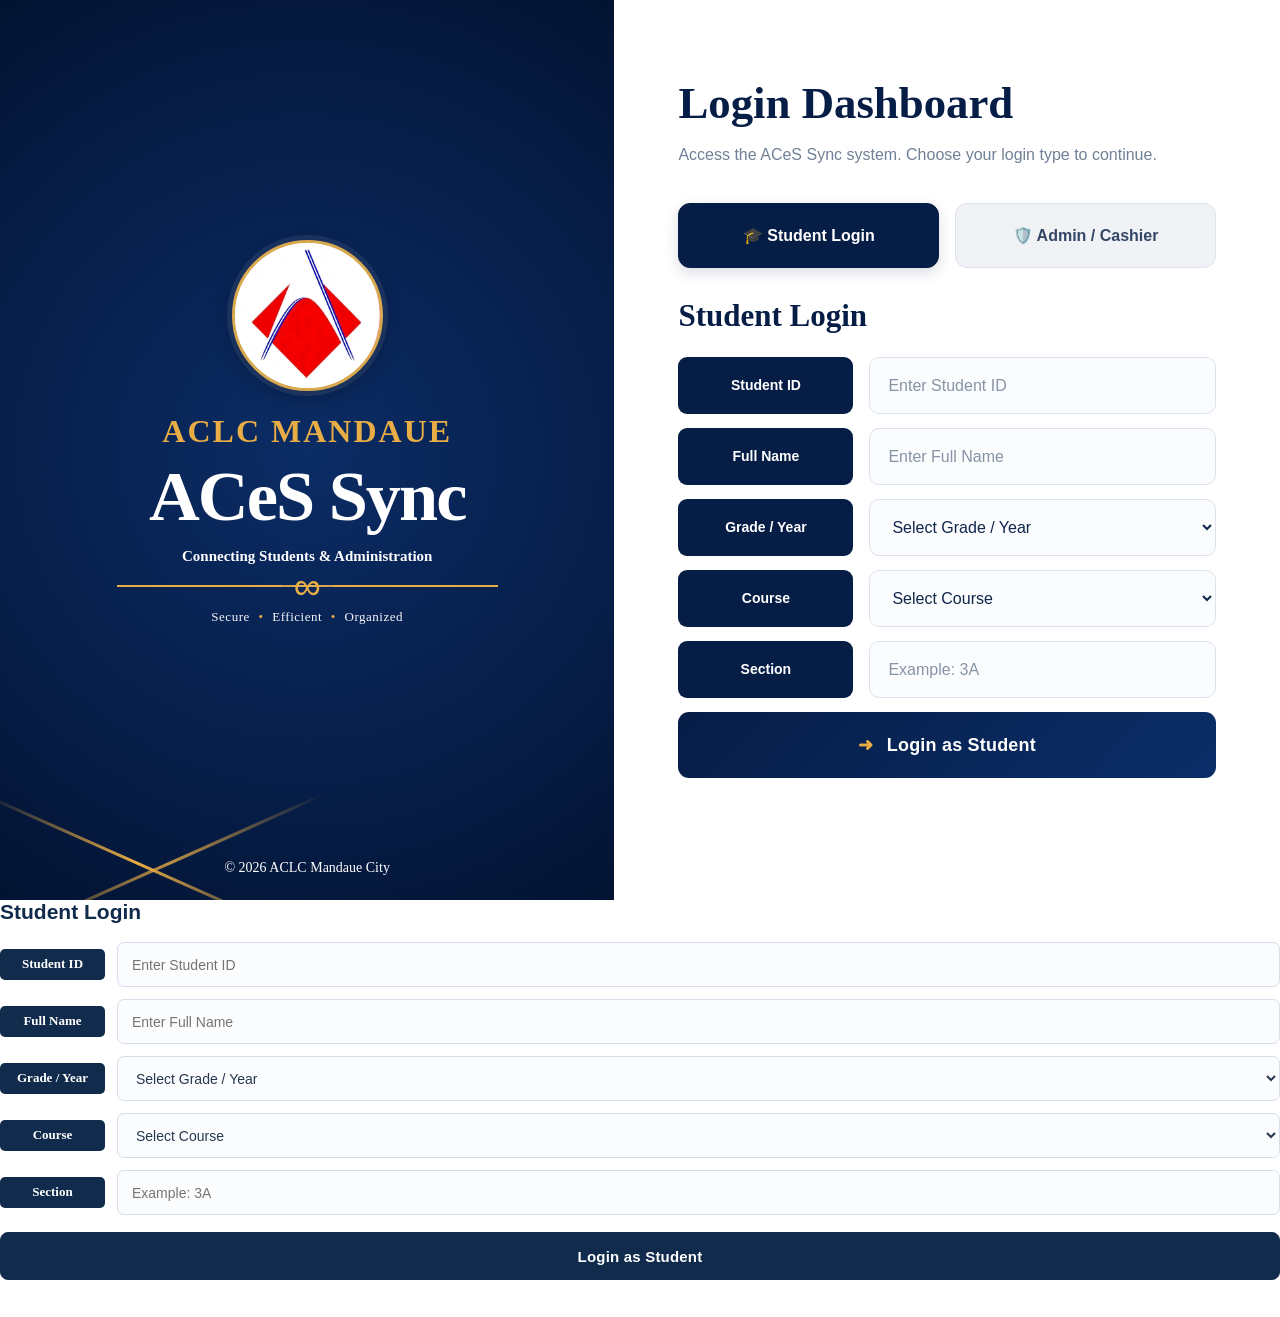
==== html/index.html @ 4e7bf479 "Update ACeS website" ====
<!DOCTYPE html>
<html lang="en">
<head>
    <meta charset="UTF-8">
    <meta name="viewport" content="width=device-width, initial-scale=1.0">

    <title>ACeS Sync - ACLC Mandaue</title>

    <!-- Main CSS file -->
    <link rel="stylesheet" href="../css/style.css">

    <!-- Always hide inactive pages -->
    <style>
        .hidden {
            display: none !important;
        }

        .page {
            width: 100%;
            min-height: 100vh;
        }
    </style>
</head>
<body>

    
<!-- LOGIN PAGE -->
<section id="loginPage" class="page login-wrap">

    <!-- LEFT BRANDING PANEL -->
    <div class="login-brand">

        <div class="brand-content">

            <div class="school-logo">
    <img src="../image.jpg" alt="ACLC College Mandaue logo">
</div>
            <h2>ACLC MANDAUE</h2>

            <h1>ACeS Sync</h1>

            <p class="tagline">
                Connecting Students &amp; Administration
            </p>

            <div class="gold-line">
                <span>∞</span>
            </div>

            <p class="features">
                Secure <span>•</span>
                Efficient <span>•</span>
                Organized
            </p>

        </div>

        <p class="copyright">
            © 2026 ACLC Mandaue City
        </p>

    </div>


    <!-- RIGHT LOGIN PANEL -->
    <div class="login-panel">

        <div class="login-panel-inner">

            <div class="login-heading">
                <h1>Login Dashboard</h1>
                <p>
                    Access the ACeS Sync system.
                    Choose your login type to continue.
                </p>
            </div>


            <!-- LOGIN TABS -->
            <div class="login-tabs">

                <button type="button"
                        class="tab active"
                        onclick="showLogin('student')">
                    🎓 Student Login
                </button>

                <button type="button"
                        class="tab"
                        onclick="showLogin('admin')">
                    🛡️ Admin / Cashier
                </button>

            </div>


            <!-- STUDENT LOGIN -->
            <div id="studentLogin" class="login-form">

                <h2>Student Login</h2>

                <div class="form-row">
                    <label for="studentId">Student ID</label>
                    <input type="text"
                           id="studentId"
                           placeholder="Enter Student ID"
                           autocomplete="username">
                </div>

                <div class="form-row">
                    <label for="studentNameLogin">Full Name</label>
                    <input type="text"
                           id="studentNameLogin"
                           placeholder="Enter Full Name">
                </div>

                <div class="form-row">
                    <label for="studentYear">Grade / Year</label>
                    <select id="studentYear">
                        <option value="">Select Grade / Year</option>
                        <option>Grade 11</option>
                        <option>Grade 12</option>
                        <option>1st Year</option>
                        <option>2nd Year</option>
                        <option>3rd Year</option>
                        <option>4th Year</option>
                    </select>
                </div>

                <div class="form-row">
                    <label for="studentCourseLogin">Course</label>
                    <select id="studentCourseLogin">
                        <option value="">Select Course</option>
                        <option>BSIT</option>
                        <option>BSCS</option>
                        <option>BSBA</option>
                        <option>BSTM</option>
                    </select>
                </div>

                <div class="form-row">
                    <label for="studentSection">Section</label>
                    <input type="text"
                           id="studentSection"
                           placeholder="Example: 3A">
                </div>

                <button type="button"
                        class="primary-btn full-btn"
                        onclick="studentLogin()">
                    <span>➜</span> Login as Student
                </button>

                <p id="studentLoginMessage"
                   class="message"
                   aria-live="polite"></p>

            </div>


            <!-- ADMIN / CASHIER LOGIN -->
            <div id="adminLogin" class="login-form hidden">

                <h2>Admin / Cashier Login</h2>

                <div class="form-row">
                    <label for="adminId">Admin ID</label>
                    <input type="text"
                           id="adminId"
                           placeholder="Enter Admin ID"
                           autocomplete="username">
                </div>

                <div class="form-row">
                    <label for="adminPassword">Password</label>
                    <input type="password"
                           id="adminPassword"
                           placeholder="Enter Password"
                           autocomplete="current-password">
                </div>

                <button type="button"
                        class="primary-btn full-btn"
                        onclick="adminLogin()">
                    <span>➜</span> Login as Admin / Cashier
                </button>

                <p id="adminLoginMessage"
                   class="message"
                   aria-live="polite"></p>

                <p class="demo-note">
                    Demo login: <strong>admin</strong> / <strong>1234</strong>
                </p>

            </div>

        </div>

    </div>

</section>

            <!-- =====================================
                 STUDENT LOGIN
            ====================================== -->
            <div id="studentLogin" class="login-form">

                <h2>Student Login</h2>

                <div class="form-row">
                    <label for="studentId">Student ID</label>

                    <input
                        type="text"
                        id="studentId"
                        placeholder="Enter Student ID"
                        autocomplete="username"
                    >
                </div>


                <div class="form-row">
                    <label for="studentNameLogin">Full Name</label>

                    <input
                        type="text"
                        id="studentNameLogin"
                        placeholder="Enter Full Name"
                    >
                </div>


                <div class="form-row">
                    <label for="studentYear">Grade / Year</label>

                    <select id="studentYear">
                        <option value="">Select Grade / Year</option>
                        <option>Grade 11</option>
                        <option>Grade 12</option>
                        <option>1st Year</option>
                        <option>2nd Year</option>
                        <option>3rd Year</option>
                        <option>4th Year</option>
                    </select>
                </div>


                <div class="form-row">
                    <label for="studentCourseLogin">Course</label>

                    <select id="studentCourseLogin">
                        <option value="">Select Course</option>
                        <option>BSIT</option>
                        <option>BSCS</option>
                        <option>BSBA</option>
                        <option>BSTM</option>
                    </select>
                </div>


                <div class="form-row">
                    <label for="studentSection">Section</label>

                    <input
                        type="text"
                        id="studentSection"
                        placeholder="Example: 3A"
                    >
                </div>


                <button
                    type="button"
                    class="primary-btn full-btn"
                    onclick="studentLogin()"
                >
                    Login as Student
                </button>


                <p
                    id="studentLoginMessage"
                    class="message"
                    aria-live="polite"
                ></p>

            </div>


            <!-- =====================================
                 ADMIN / CASHIER LOGIN
                 HIDDEN UNTIL ADMIN TAB IS CLICKED
            ====================================== -->
            <div id="adminLogin" class="login-form hidden">

                <h2>Admin / Cashier Login</h2>

                <div class="form-row">
                    <label for="adminId">Admin ID</label>

                    <input
                        type="text"
                        id="adminId"
                        placeholder="Enter Admin ID"
                        autocomplete="username"
                    >
                </div>


                <div class="form-row">
                    <label for="adminPassword">Password</label>

                    <input
                        type="password"
                        id="adminPassword"
                        placeholder="Enter Password"
                        autocomplete="current-password"
                    >
                </div>


                <button
                    type="button"
                    class="outline-btn full-btn"
                    onclick="adminLogin()"
                >
                    Login as Admin / Cashier
                </button>


                <p
                    id="adminLoginMessage"
                    class="message"
                    aria-live="polite"
                ></p>


                <p class="demo-note">
                    Demo login: <strong>admin</strong> /
                    <strong>1234</strong>
                </p>

            </div>

        </div>

    </section>



    <!-- =========================================
         ADMIN DASHBOARD
    ========================================== -->
    <section id="adminPage" class="page hidden">

        <div class="admin-layout">

            <!-- ADMIN SIDEBAR -->
            <aside class="sidebar">

                <div class="sidebar-brand">

                    <div class="sidebar-logo">
                        <img src="../image.jpg" alt="ACLC College Mandaue Logo">
                    </div>

                    <h2>ACLC Mandaue</h2>
                    <p>ACeS Sync • 2026-2027</p>

                </div>


                <!-- ADMIN NAVIGATION -->
                <nav class="sidebar-nav" aria-label="Admin navigation">

                    <a class="active" href="#adminOverview">
                        ▦ <span>Dashboard</span>
                    </a>

                    <a href="#studentRecords">
                        ♙ <span>Students</span>
                    </a>

                    <a href="#paymentVerification">
                        ▤ <span>Payments</span>
                    </a>

                    <a href="#studentRecords">
                        ▥ <span>Exam Permits</span>
                    </a>

                </nav>


                <div class="version">
                    Portfolio Edition<br>
                    v2026.27
                </div>

            </aside>



            <!-- ADMIN MAIN CONTENT -->
            <main class="admin-main">

                <!-- ADMIN HEADER -->
                <header class="topbar" id="adminOverview">

                    <div>
                        <h1>Admin Dashboard</h1>
                        <p>Student and payment management</p>
                    </div>

                    <div class="admin-user">

                        <strong>Admin / Cashier</strong>
                        <small>Administrator</small>

                        <button
                            type="button"
                            class="logout-button"
                            onclick="logout()"
                        >
                            ⇥ Logout
                        </button>

                    </div>

                </header>



                <!-- DASHBOARD STATISTICS -->
                <div class="stats-grid">

                    <article class="stat-card">
                        <span class="stat-icon">♙</span>
                        <p>Total Students</p>
                        <h2 id="totalStudents">0</h2>
                    </article>

                    <article class="stat-card">
                        <span class="stat-icon">▣</span>
                        <p>Total Payments</p>
                        <h2 id="totalPayments">₱0.00</h2>
                    </article>

                    <article class="stat-card">
                        <span class="stat-icon">▤</span>
                        <p>Exam Permits</p>
                        <h2 id="permitsCount">0</h2>
                    </article>

                    <article class="stat-card">
                        <span class="stat-icon">▧</span>
                        <p>Latest Permit</p>
                        <h2 id="lastPermit" class="latest-permit">—</h2>
                        <small id="lastPermitDate">No permits yet</small>
                    </article>

                </div>



                <!-- ADMIN CONTENT -->
                <div class="admin-content">

                    <!-- STUDENT RECORDS -->
                    <section class="table-box" id="studentRecords">

                        <div class="section-heading">

                            <div>
                                <h2>Student Records</h2>
                                <p>
                                    Manage enrolled students and payment status.
                                </p>
                            </div>

                        </div>


                        <!-- STUDENT FILTERS -->
                        <div class="filters">

                            <input
                                type="search"
                                id="searchStudent"
                                placeholder="⌕ Search Student ID or Name"
                            >

                            <select id="filterCourse">
                                <option value="">All Courses</option>
                                <option>BSIT</option>
                                <option>BSCS</option>
                                <option>BSBA</option>
                                <option>BSTM</option>
                            </select>

                            <select id="filterYear">
                                <option value="">All Years</option>
                                <option>Grade 11</option>
                                <option>Grade 12</option>
                                <option>1st Year</option>
                                <option>2nd Year</option>
                                <option>3rd Year</option>
                                <option>4th Year</option>
                            </select>

                            <input
                                type="search"
                                id="filterSection"
                                placeholder="Section"
                            >

                        </div>



                        <!-- STUDENT TABLE -->
                        <div class="table-scroll">

                            <table>

                                <thead>
                                    <tr>
                                        <th>Student ID</th>
                                        <th>Name</th>
                                        <th>Course</th>
                                        <th>Year</th>
                                        <th>Section</th>
                                        <th>Tuition</th>
                                        <th>Paid</th>
                                        <th>Balance</th>
                                        <th>Status</th>
                                    </tr>
                                </thead>

                                <tbody id="adminTable"></tbody>

                            </table>

                        </div>


                        <p id="countText" class="count-text">
                            Showing 0 students
                        </p>

                    </section>



                    <!-- ADD STUDENT FORM -->
                    <section class="add-student">

                        <h2>Add Student</h2>
                        <p>Register an enrolled student.</p>


                        <label for="studentID">Student ID</label>
                        <input
                            type="text"
                            id="studentID"
                            placeholder="Example: ACLC-2026-001"
                        >


                        <label for="studentName">Full Name</label>
                        <input
                            type="text"
                            id="studentName"
                            placeholder="Student full name"
                        >


                        <label for="studentGrade">Grade / Year</label>
                        <select id="studentGrade">
                            <option value="">Select Grade / Year</option>
                            <option>Grade 11</option>
                            <option>Grade 12</option>
                            <option>1st Year</option>
                            <option>2nd Year</option>
                            <option>3rd Year</option>
                            <option>4th Year</option>
                        </select>


                        <label for="studentCourse">Course</label>
                        <select id="studentCourse">
                            <option value="">Select Course</option>
                            <option>BSIT</option>
                            <option>BSCS</option>
                            <option>BSBA</option>
                            <option>BSTM</option>
                        </select>


                        <label for="studentSectionAdmin">Section</label>
                        <input
                            type="text"
                            id="studentSectionAdmin"
                            placeholder="Example: 3A"
                        >


                        <label for="tuitionExact">Tuition Fee (₱)</label>
                        <input
                            type="number"
                            id="tuitionExact"
                            placeholder="Enter amount"
                            min="0"
                            step="0.01"
                        >


                        <label for="discountPercent">
                            Scholar / Honor Discount (%)
                        </label>
                        <input
                            type="number"
                            id="discountPercent"
                            placeholder="0"
                            min="0"
                            max="100"
                            value="0"
                        >


                        <label for="paidExact">Initial Amount Paid (₱)</label>
                        <input
                            type="number"
                            id="paidExact"
                            placeholder="0"
                            min="0"
                            step="0.01"
                            value="0"
                        >


                        <!-- TUITION PREVIEW -->
                        <div class="student-preview">

                            <div>
                                <span>Discounted Tuition</span>
                                <strong id="discountedTuition">₱0.00</strong>
                            </div>

                            <div>
                                <span>Remaining Balance</span>
                                <strong id="initialBalance">₱0.00</strong>
                            </div>

                        </div>


                        <!-- FORM BUTTONS -->
                        <div class="button-group">

                            <button
                                type="button"
                                class="gold-button"
                                onclick="addStudent()"
                            >
                                + Add Student
                            </button>

                            <button
                                type="button"
                                class="white-button"
                                onclick="clearStudentForm()"
                            >
                                Clear
                            </button>

                        </div>

                    </section>

                </div>



                <!-- PAYMENT VERIFICATION -->
                <section class="verification-box" id="paymentVerification">

                    <div class="section-heading">

                        <div>
                            <h2>Payment Verification</h2>
                            <p>Review and verify student payments.</p>
                        </div>

                    </div>

                    <div id="pendingPayments">
                        <p class="empty-state">
                            No pending payments.
                        </p>
                    </div>

                </section>

            </main>

        </div>

    </section>



    <!-- =========================================
         STUDENT DASHBOARD
    ========================================== -->
    <section id="studentPage" class="page hidden">

        <!-- STUDENT HEADER -->
        <header class="student-header">

            <div class="student-brand">
                <strong>ACeS Sync</strong>
                <span>Student Dashboard</span>
            </div>

            <div class="student-header-actions">

                <span>Academic Year 2026-2027</span>

                <button
                    type="button"
                    class="logout-button"
                    onclick="logout()"
                >
                    ⇥ Logout
                </button>

            </div>

        </header>



        <!-- STUDENT MAIN CONTENT -->
        <main class="student-page-content">

            <div class="student-grid">

                <!-- STUDENT INFORMATION -->
                <article class="student-card student-profile">

                    <div class="card-title">
                        <span class="card-icon">♙</span>
                        <h2>Student Information</h2>
                    </div>

                    <h3 id="displayStudentName">Student Name</h3>

                    <p class="course-line" id="displayStudentCourse">
                        Course
                    </p>

                    <div class="info-list">

                        <p>
                            <span>Student ID</span>
                            <strong id="displayStudentId">—</strong>
                        </p>

                        <p>
                            <span>Grade / Year</span>
                            <strong id="displayStudentYear">—</strong>
                        </p>

                        <p>
                            <span>Section</span>
                            <strong id="displayStudentSection">—</strong>
                        </p>

                    </div>

                </article>



                <!-- TUITION SUMMARY -->
                <article class="student-card">

                    <div class="card-title">
                        <span class="card-icon">▣</span>
                        <h2>Tuition Summary</h2>
                    </div>

                    <div class="finance-list">

                        <p>
                            <span>Original Tuition</span>
                            <strong id="studentTuition">₱0.00</strong>
                        </p>

                        <p>
                            <span>Discount</span>
                            <strong id="studentDiscount">0%</strong>
                        </p>

                        <p>
                            <span>Discounted Tuition</span>
                            <strong id="studentDiscountedTuition">₱0.00</strong>
                        </p>

                        <p>
                            <span>Total Paid</span>
                            <strong id="studentPaid">₱0.00</strong>
                        </p>

                        <p class="balance-line">
                            <span>Remaining Balance</span>
                            <strong id="studentBalance">₱0.00</strong>
                        </p>

                    </div>

                </article>



                <!-- PAYMENT STATUS -->
                <article class="student-card">

                    <div class="card-title">
                        <span class="card-icon success-icon">✓</span>
                        <h2>Payment Status</h2>
                    </div>

                    <strong id="paymentStatus" class="status-pill">
                        No Payment
                    </strong>

                    <p class="progress-label">
                        Payment Progress
                    </p>

                    <div class="progress">
                        <div id="paymentProgress"></div>
                    </div>

                    <p id="progressText" class="muted small-text">
                        0% paid
                    </p>

                </article>



                <!-- EXAM PERMIT -->
                <article class="student-card permit-card">

                    <div class="card-title">
                        <span class="card-icon">▤</span>
                        <h2>Exam Permit</h2>
                    </div>

                    <div class="permit-details">

                        <div>
                            <span>Permit Number</span>
                            <strong id="studentPermit">—</strong>
                        </div>

                        <div>
                            <span>Permit Status</span>
                            <strong id="permitStatus">
                                Not Yet Generated
                            </strong>
                        </div>

                        <div>
                            <span>Next Step</span>
                            <strong id="permitNote">
                                Your permit will be generated after payment verification.
                            </strong>
                        </div>

                    </div>

                </article>

            </div>



            <!-- STUDENT PAYMENT AND HISTORY -->
            <div class="student-bottom-grid">

                <!-- SUBMIT PAYMENT -->
                <section class="student-card submit-payment-card">

                    <div class="card-title">

                        <span class="card-icon">▣</span>

                        <div>
                            <h2>Submit Payment</h2>

                            <p class="muted">
                                Enter your payment details after paying through the school's approved payment channel.
                            </p>
                        </div>

                    </div>


                    <div class="payment-form-grid">

                        <div>
                            <label for="paymentReference">
                                Payment Reference Number
                            </label>

                            <input
                                type="text"
                                id="paymentReference"
                                placeholder="Enter reference number"
                            >
                        </div>


                        <div>
                            <label for="paymentAmount">
                                Amount Paid (₱)
                            </label>

                            <input
                                type="number"
                                id="paymentAmount"
                                placeholder="Enter amount"
                                min="0.01"
                                step="0.01"
                            >
                        </div>


                        <div>
                            <label for="paymentMethod">
                                Payment Method
                            </label>

                            <select id="paymentMethod">
                                <option value="Digital Bank">
                                    ACLC Digital Bank
                                </option>

                                <option value="Cashier">
                                    Cashier
                                </option>
                            </select>
                        </div>


                        <button
                            type="button"
                            class="gold-button"
                            onclick="submitPayment()"
                        >
                            Submit Payment
                        </button>

                    </div>


                    <p
                        id="paymentMessage"
                        class="message"
                        aria-live="polite"
                    ></p>

                </section>



                <!-- PAYMENT HISTORY -->
                <section class="student-card history-card">

                    <div class="card-title">
                        <span class="card-icon">◷</span>
                        <h2>Payment History</h2>
                    </div>

                    <div id="paymentHistory" class="payment-history">

                        <p class="empty-state">
                            No payment history yet.
                        </p>

                    </div>

                </section>

            </div>

        </main>

    </section>



    <!-- =========================================
         JAVASCRIPT
    ========================================== -->
    <script src="../js/Script.js" defer></script>

</body>
</html>
---- css/style.css ----
/* =========================================
   ACeS SYNC - LOGIN PAGE
   DESIGN BASED ON THE PROVIDED REFERENCE
========================================= */

.login-wrap {
    display: flex;
    flex-direction: row;
    width: 100%;
    min-height: 100vh;
    background: #ffffff;
    overflow: hidden;
}

/* =========================================
   LEFT SIDE - SCHOOL BRANDING
========================================= */

.login-brand {
    width: 48%;
    min-height: 100vh;
    padding: 22px 25px 14px;

    background: #0b203d;
    color: #ffffff;

    display: flex;
    flex-direction: column;
    justify-content: space-between;
    align-items: center;

    text-align: center;
    position: relative;
    overflow: hidden;
}

/* Gold network decoration */

.login-brand::before {
    content: "";
    position: absolute;
    bottom: 0;
    left: 0;
    width: 100%;
    height: 125px;

    background:
        linear-gradient(145deg,
            transparent 49.5%,
            rgba(213, 170, 91, 0.65) 50%,
            transparent 50.5%),
        linear-gradient(25deg,
            transparent 49.5%,
            rgba(213, 170, 91, 0.45) 50%,
            transparent 50.5%);

    pointer-events: none;
}

.login-brand::after {
    content: "";
    position: absolute;
    bottom: 0;
    left: 0;
    width: 100%;
    height: 125px;

    background:
        radial-gradient(circle at 10% 85%, #d6ad62 2px, transparent 3px),
        radial-gradient(circle at 30% 45%, #d6ad62 2px, transparent 3px),
        radial-gradient(circle at 55% 80%, #d6ad62 2px, transparent 3px),
        radial-gradient(circle at 75% 35%, #d6ad62 2px, transparent 3px),
        radial-gradient(circle at 95% 75%, #d6ad62 2px, transparent 3px);

    pointer-events: none;
}

.brand-content {
    width: 100%;
    position: relative;
    z-index: 2;
}

/* SCHOOL LOGO */

.school-logo {
    width: 145px;
    height: 145px;

    margin: 0 auto 12px;

    border: 3px solid #d6ad62;
    border-radius: 50%;

    background: #ffffff;
    overflow: hidden;

    display: grid;
    place-items: center;

    box-shadow: 0 0 0 4px rgba(255,255,255,0.08);
}

.school-logo img {
    width: 100%;
    height: 100%;
    object-fit: contain;
}

/* SCHOOL NAME */

.login-brand h2 {
    color: #e5b96e;
    font-size: 22px;
    font-weight: 800;
    letter-spacing: 1px;
    margin: 8px 0 0;
}

/* SYSTEM NAME */

.login-brand h1 {
    color: #ffffff;
    font-size: clamp(35px, 4vw, 43px);
    font-weight: 800;
    letter-spacing: -1px;
    margin: 0 0 5px;
}

/* TAGLINE */

.tagline {
    max-width: 300px;
    margin: 0 auto;

    color: #ffffff;
    font-size: 16px;
    line-height: 1.4;
}

/* GOLD DIVIDER */

.gold-line {
    width: 180px;
    height: 2px;
    margin: 20px auto 17px;

    background: linear-gradient(
        90deg,
        transparent,
        #d6ad62,
        #ffffff,
        #d6ad62,
        transparent
    );
}

.features {
    color: #e5eaf2;
    font-size: 13px;
    letter-spacing: 0.4px;
}

/* COPYRIGHT */

.copyright {
    position: relative;
    z-index: 2;

    color: #e0e6ef;
    font-size: 11px;
    margin-top: 12px;
}

/* =========================================
   RIGHT SIDE - LOGIN DASHBOARD
========================================= */

.login-panel {
    width: 52%;
    max-width: none;
    min-height: 100vh;

    margin: 0;
    padding: 22px 30px;

    display: flex;
    flex-direction: column;
    justify-content: center;

    background: #ffffff;
}

/* MAIN HEADING */

.login-panel > h1 {
    color: #102b4b;
    font-size: 25px;
    font-weight: 800;
    margin-bottom: 2px;
}

.login-panel > .muted {
    color: #667085;
    font-size: 10px;
    margin-top: 0;
}

/* =========================================
   LOGIN TABS
========================================= */

.login-tabs {
    display: flex;
    gap: 8px;
    margin: 14px 0 10px;
}

.tab {
    flex: 1;

    padding: 8px 6px;

    border: 1px solid #dce1e8;
    border-radius: 6px;

    background: #f1f2f4;
    color: #344054;

    font-size: 10px;
    font-weight: 700;

    transition: 0.2s ease;
}

.tab:hover {
    border-color: #102b4b;
}

.tab.active {
    background: #102b4b;
    color: #ffffff;
    border-color: #102b4b;
}

/* =========================================
   LOGIN FORMS
========================================= */

.login-form {
    width: 100%;
    max-width: none;
}

.login-form h2 {
    color: #102b4b;
    font-size: 15px;
    font-weight: 800;
    margin: 0 0 7px;
}

/* INPUT ROWS */

.form-row {
    display: grid;
    grid-template-columns: 58px minmax(0, 1fr);
    gap: 7px;

    align-items: center;
    margin-bottom: 5px;
}

/* LABELS */

.form-row label {
    background: #102b4b;
    color: #ffffff;

    border-radius: 5px;
    padding: 6px 4px;

    text-align: center;
    font-size: 10px;
    font-weight: 700;
}

/* INPUTS AND SELECTS */

.form-row input,
.form-row select {
    width: 100%;
    min-width: 0;
    height: 25px;

    padding: 4px 8px;

    border: 1px solid #d9dee6;
    border-radius: 5px;

    background: #fafafa;
    color: #344054;

    font-size: 10px;
    outline: none;
}

.form-row input:focus,
.form-row select:focus {
    border-color: #102b4b;
    box-shadow: 0 0 0 2px rgba(16,43,75,0.1);
}

/* =========================================
   STUDENT LOGIN BUTTON
========================================= */

.primary-btn {
    width: 100%;
    min-height: 27px;

    margin-top: 2px;
    padding: 6px 10px;

    border: 1px solid #102b4b;
    border-radius: 6px;

    background: #102b4b;
    color: #e5b96e;

    font-size: 11px;
    font-weight: 800;

    transition: 0.2s ease;
}

.primary-btn:hover {
    background: #183d63;
}

/* =========================================
   ADMIN LOGIN BUTTON
========================================= */

.outline-btn {
    width: 100%;
    min-height: 27px;

    margin-top: 2px;
    padding: 6px 10px;

    border: 1px solid #102b4b;
    border-radius: 6px;

    background: #ffffff;
    color: #102b4b;

    font-size: 11px;
    font-weight: 800;

    transition: 0.2s ease;
}

.outline-btn:hover {
    background: #edf2f7;
}

/* LOGIN MESSAGES */

.message {
    min-height: 13px;
    margin-top: 5px;
    font-size: 10px;
}

.demo-note {
    color: #667085;
    font-size: 10px;
    margin-top: 6px;
}

/* =========================================
   RESPONSIVE LOGIN PAGE
========================================= */

@media (max-width: 800px) {

    .login-wrap {
        flex-direction: column;
    }

    .login-brand,
    .login-panel {
        width: 100%;
    }

    .login-brand {
        min-height: 380px;
        padding: 20px;
    }

    .school-logo {
        width: 115px;
        height: 115px;
    }

    .login-brand h2 {
        font-size: 19px;
    }

    .login-brand h1 {
        font-size: 35px;
    }

    .login-panel {
        min-height: auto;
        padding: 28px 24px;
    }
}

@media (max-width: 480px) {

    .login-brand {
        min-height: 330px;
    }

    .school-logo {
        width: 95px;
        height: 95px;
    }

    .login-brand h2 {
        font-size: 17px;
    }

    .login-brand h1 {
        font-size: 30px;
    }

    .tagline {
        font-size: 13px;
    }

    .login-panel {
        padding: 24px 17px;
    }

    .login-panel > h1 {
        font-size: 22px;
    }

    .form-row {
        grid-template-columns: 65px minmax(0, 1fr);
    }
}


/* =========================================
   LOGIN RESPONSIVE DESIGN
========================================= */

@media (max-width: 800px) {

    .login-wrap {
        flex-direction: column;
    }

    .login-brand,
    .login-panel {
        width: 100%;
    }

    .login-brand {
        min-height: 390px;
        padding: 22px 18px 14px;
    }

    .school-logo {
        width: 115px;
        height: 115px;
    }

    .login-brand h2 {
        font-size: 19px;
    }

    .login-brand h1 {
        font-size: 36px;
    }

    .tagline {
        font-size: 14px;
    }

    .login-panel {
        min-height: auto;
        padding: 30px 24px;
    }

}

@media (max-width: 480px) {

    .login-brand {
        min-height: 340px;
    }

    .school-logo {
        width: 95px;
        height: 95px;
    }

    .login-brand h2 {
        font-size: 17px;
    }

    .login-brand h1 {
        font-size: 31px;
    }

    .tagline {
        font-size: 13px;
    }

    .login-panel {
        padding: 25px 17px;
    }

    .login-panel > h1 {
        font-size: 23px;
    }

    .form-row {
        grid-template-columns: 65px minmax(0, 1fr);
    }

}

/* =========================================
   ACeS SYNC - REDESIGNED LOGIN PAGE
   Inspired by the provided ACLC reference
========================================= */

.login-wrap {
    display: flex;
    flex-direction: row;
    width: 100%;
    min-height: 100vh;
    background: #ffffff;
    overflow: hidden;
}

/* LEFT BRANDING PANEL */

.login-brand {
    width: 48%;
    min-height: 100vh;
    padding: 25px 25px 15px;
    background:
        radial-gradient(
            circle at 50% 35%,
            #142e50 0%,
            #0b203d 65%,
            #06172e 100%
        );
    color: #ffffff;

    display: flex;
    flex-direction: column;
    justify-content: space-between;
    align-items: center;

    text-align: center;
    position: relative;
    overflow: hidden;
}

/* Decorative gold network lines */

.login-brand::after {
    content: "";
    position: absolute;
    left: 0;
    right: 0;
    bottom: 0;
    height: 115px;

    background:
        linear-gradient(
            145deg,
            transparent 49.5%,
            rgba(219, 177, 95, 0.5) 50%,
            transparent 50.5%
        ),
        linear-gradient(
            25deg,
            transparent 49.5%,
            rgba(219, 177, 95, 0.4) 50%,
            transparent 50.5%
        );

    opacity: 0.8;
    pointer-events: none;
}

.brand-content {
    width: 100%;
    position: relative;
    z-index: 2;
}

/* SCHOOL LOGO */

.school-logo {
    width: 145px;
    height: 145px;
    margin: 0 auto 14px;

    border: 3px solid #d8a84e;
    border-radius: 50%;

    background: #ffffff;
    overflow: hidden;

    display: grid;
    place-items: center;

    box-shadow:
        0 0 0 5px rgba(255,255,255,0.08),
        0 8px 20px rgba(0,0,0,0.25);
}

.school-logo img {
    width: 100%;
    height: 100%;
    object-fit: contain;
}

/* BRAND TEXT */

.login-brand h2 {
    color: #e8bd73;
    font-size: 22px;
    font-weight: 800;
    letter-spacing: 1px;
    margin: 10px 0 0;
}

.login-brand h1 {
    color: #ffffff;
    font-size: clamp(35px, 4vw, 45px);
    font-weight: 800;
    margin: 0 0 5px;
    letter-spacing: -1px;
}

.tagline {
    max-width: 300px;
    margin: 0 auto;
    color: #ffffff;
    font-size: 16px;
    line-height: 1.4;
}

.gold-line {
    width: 180px;
    height: 2px;
    margin: 22px auto 17px;

    background: linear-gradient(
        90deg,
        transparent,
        #d8a84e,
        #ffffff,
        #d8a84e,
        transparent
    );
}

.features {
    color: #e7eaf0;
    font-size: 13px;
    letter-spacing: 0.5px;
}

.copyright {
    position: relative;
    z-index: 2;
    color: #dce4ee;
    font-size: 11px;
    margin-top: 15px;
}

/* RIGHT LOGIN PANEL */

.login-panel {
    width: 52%;
    max-width: none;
    min-height: 100vh;

    margin: 0;
    padding: 25px clamp(22px, 4vw, 55px);

    display: flex;
    flex-direction: column;
    justify-content: center;

    background: #ffffff;
}

.login-panel > h1 {
    color: #102b4b;
    font-size: 27px;
    font-weight: 800;
    margin-bottom: 3px;
}

.login-panel > .muted {
    color: #667085;
    font-size: 11px;
    margin: 0;
}

/* LOGIN TABS */

.login-tabs {
    display: flex;
    gap: 8px;
    margin: 17px 0 13px;
}

.tab {
    flex: 1;
    padding: 9px 7px;

    border: 1px solid #d9dee6;
    border-radius: 7px;

    background: #f0f2f5;
    color: #344054;

    font-size: 11px;
    font-weight: 700;

    transition: 0.2s ease;
}

.tab:hover {
    border-color: #102b4b;
}

.tab.active {
    background: #102b4b;
    border-color: #102b4b;
    color: #ffffff;
}

/* LOGIN FORM */

.login-form {
    width: 100%;
    max-width: 100%;
}

.login-form h2 {
    color: #102b4b;
    font-size: 16px;
    font-weight: 800;
    margin: 0 0 9px;
}

/* INPUT ROWS */

.form-row {
    display: grid;
    grid-template-columns: 58px minmax(0, 1fr);
    gap: 7px;
    align-items: center;

    margin-bottom: 6px;
}

.form-row label {
    padding: 7px 5px;

    background: #102b4b;
    color: #ffffff;

    border-radius: 5px;

    font-size: 10px;
    font-weight: 700;
    text-align: center;
}

.form-row input,
.form-row select {
    width: 100%;
    min-width: 0;
    height: 27px;

    padding: 5px 9px;

    background: #fafafa;
    border: 1px solid #d9dee6;
    border-radius: 5px;

    color: #344054;
    font-size: 10px;

    outline: none;
    transition: 0.2s ease;
}

.form-row input:focus,
.form-row select:focus {
    border-color: #102b4b;
    box-shadow: 0 0 0 2px rgba(16,43,75,0.1);
}

/* LOGIN BUTTONS */

.primary-btn,
.outline-btn {
    width: 100%;
    min-height: 29px;

    margin-top: 3px;
    padding: 7px 10px;

    border-radius: 6px;

    font-size: 11px;
    font-weight: 800;

    transition: 0.2s ease;
}

.primary-btn {
    background: #102b4b;
    color: #ffffff;
    border: 1px solid #102b4b;
}

.primary-btn:hover {
    background: #1b426b;
}

.outline-btn {
    background: #ffffff;
    color: #102b4b;
    border: 1px solid #102b4b;
}

.outline-btn:hover {
    background: #f0f4f8;
}

/* LOGIN MESSAGES */

.message {
    min-height: 14px;
    margin-top: 6px;
    font-size: 11px;
}

.demo-note {
    color: #667085;
    font-size: 10px;
    margin-top: 8px;
}

/* =========================================
   LOGIN RESPONSIVE DESIGN
========================================= */

@media (max-width: 800px) {

    .login-wrap {
        flex-direction: column;
    }

    .login-brand,
    .login-panel {
        width: 100%;
    }

    .login-brand {
        min-height: 390px;
        padding: 22px 18px 14px;
    }

    .school-logo {
        width: 115px;
        height: 115px;
    }

    .login-brand h2 {
        font-size: 19px;
    }

    .login-brand h1 {
        font-size: 36px;
    }

    .tagline {
        font-size: 14px;
    }

    .login-panel {
        min-height: auto;
        padding: 30px 24px;
    }

}

@media (max-width: 480px) {

    .login-brand {
        min-height: 340px;
    }

    .school-logo {
        width: 95px;
        height: 95px;
    }

    .login-brand h2 {
        font-size: 17px;
    }

    .login-brand h1 {
        font-size: 31px;
    }

    .tagline {
        font-size: 13px;
    }

    .login-panel {
        padding: 25px 17px;
    }

    .login-panel > h1 {
        font-size: 23px;
    }

    .form-row {
        grid-template-columns: 65px minmax(0, 1fr);
    }

}


/* ==========================================
   ACeS SYNC - BALANCED LOGIN PAGE
   ========================================== */

body {
    margin: 0;
}

#loginPage.login-wrap {
    display: grid !important;
    grid-template-columns: 48% 52% !important;
    width: 100%;
    min-height: 100vh;
    min-height: 100svh;
    margin: 0;
    padding: 0;
    overflow: hidden;
    box-sizing: border-box;
}

/* LEFT BRANDING PANEL */
#loginPage .login-brand {
    position: relative;
    display: flex !important;
    align-items: center !important;
    justify-content: center !important;
    width: 100%;
    min-height: 100vh;
    min-height: 100svh;
    padding: 45px 30px 65px;
    box-sizing: border-box;
    text-align: center;
}

#loginPage .brand-content {
    position: relative;
    width: 100%;
    max-width: 440px;
    margin: 0 auto;
    transform: none !important;
    text-align: center;
}

#loginPage .school-logo {
    display: flex;
    align-items: center;
    justify-content: center;
    margin: 0 auto 14px;
}

#loginPage .school-logo img {
    display: block;
    width: 145px;
    height: 145px;
    object-fit: contain;
    margin: 0 auto;
}

#loginPage .brand-content h2 {
    margin: 12px 0 3px;
    font-size: 23px;
    letter-spacing: 1px;
}

#loginPage .brand-content h1 {
    margin: 0 0 10px;
    font-size: 45px;
    line-height: 1.15;
}

#loginPage .brand-content .tagline {
    max-width: 340px;
    margin: 10px auto 18px;
    font-size: 15px;
    line-height: 1.5;
}

#loginPage .gold-line {
    width: 155px;
    margin: 20px auto;
}

#loginPage .brand-content .features {
    margin: 16px auto 0;
    font-size: 13px;
}

#loginPage .copyright {
    position: absolute;
    bottom: 20px;
    left: 10px;
    right: 10px;
    margin: 0;
    text-align: center;
    font-size: 11px;
}

/* RIGHT LOGIN PANEL */
#loginPage .login-panel {
    display: flex !important;
    flex-direction: column;
    justify-content: center;
    align-items: stretch;
    width: 100%;
    max-width: 100%;
    min-height: 100vh;
    min-height: 100svh;
    margin: 0;
    padding: 45px clamp(35px, 5vw, 85px);
    box-sizing: border-box;
}

/* Keep the form content at a comfortable width */
#loginPage .login-panel > h1,
#loginPage .login-panel > .muted,
#loginPage .login-tabs,
#loginPage .login-form {
    width: 100%;
    max-width: 650px;
    margin-left: auto;
    margin-right: auto;
    box-sizing: border-box;
}

#loginPage .login-panel > h1 {
    margin-top: 0;
    margin-bottom: 7px;
    font-size: 30px;
    line-height: 1.2;
}

#loginPage .login-panel > .muted {
    margin-top: 0;
    margin-bottom: 23px;
    font-size: 12px;
    line-height: 1.6;
}

/* LOGIN TABS */
#loginPage .login-tabs {
    display: grid !important;
    grid-template-columns: 1fr 1fr;
    gap: 10px;
    margin-bottom: 20px;
}

#loginPage .login-tabs .tab {
    width: 100%;
    min-height: 42px;
    padding: 10px;
    border-radius: 7px;
    font-size: 12px;
    font-weight: 600;
    cursor: pointer;
}

/* LOGIN FORMS */
#loginPage .login-form {
    margin-top: 0;
}

#loginPage .login-form h2 {
    margin: 0 0 15px;
    font-size: 19px;
}

#loginPage .form-row {
    display: grid !important;
    grid-template-columns: 78px minmax(0, 1fr);
    align-items: center;
    gap: 10px;
    margin-bottom: 10px;
}

#loginPage .form-row label {
    display: flex;
    justify-content: center;
    align-items: center;
    min-height: 36px;
    padding: 5px;
    text-align: center;
    font-size: 11px;
    line-height: 1.2;
    box-sizing: border-box;
}

#loginPage .form-row input,
#loginPage .form-row select {
    width: 100%;
    min-width: 0;
    height: 39px;
    padding: 0 12px;
    border-radius: 6px;
    font-size: 12px;
    box-sizing: border-box;
}

/* LOGIN BUTTON */
#loginPage .full-btn {
    display: block;
    width: 100%;
    min-height: 42px;
    margin-top: 7px;
    border-radius: 6px;
    font-size: 13px;
    font-weight: 700;
    cursor: pointer;
    transition: 0.2s ease;
}

#loginPage .full-btn:hover {
    filter: brightness(1.08);
}

#loginPage .message {
    margin-top: 9px;
    font-size: 12px;
}

#loginPage .demo-note {
    margin-top: 18px;
    font-size: 11px;
}

/* HIDDEN LOGIN FORMS AND PAGES */
#loginPage .login-form.hidden,
.page.hidden {
    display: none !important;
}

/* ==========================================
   TABLET
   ========================================== */
@media (max-width: 900px) {
    #loginPage.login-wrap {
        grid-template-columns: 1fr !important;
        overflow: visible;
    }

    #loginPage .login-brand {
        min-height: 320px;
        padding: 35px 20px 55px;
    }

    #loginPage .school-logo img {
        width: 105px;
        height: 105px;
    }

    #loginPage .brand-content h1 {
        font-size: 36px;
    }

    #loginPage .login-panel {
        min-height: auto;
        padding: 40px 35px 55px;
    }
}

/* ==========================================
   MOBILE
   ========================================== */
@media (max-width: 560px) {
    #loginPage .login-brand {
        min-height: 275px;
        padding: 25px 18px 50px;
    }

    #loginPage .school-logo img {
        width: 85px;
        height: 85px;
    }

    #loginPage .brand-content h2 {
        font-size: 17px;
    }

    #loginPage .brand-content h1 {
        font-size: 31px;
    }

    #loginPage .brand-content .tagline {
        font-size: 12px;
    }

    #loginPage .login-panel {
        padding: 32px 20px 40px;
    }

    #loginPage .login-panel > h1 {
        font-size: 25px;
    }

    #loginPage .login-tabs {
        gap: 7px;
    }

    #loginPage .login-tabs .tab {
        font-size: 11px;
    }

    #loginPage .form-row {
        grid-template-columns: 1fr;
        gap: 5px;
    }

    #loginPage .form-row label {
        justify-content: flex-start;
        text-align: left;
        padding: 0;
        min-height: auto;
    }
}

/* =========================================
   ACeS SYNC - REFINED LOGIN PAGE DESIGN
   Typography, spacing, and alignment
========================================= */

.login-wrap {
    display: grid;
    grid-template-columns: 42% 58%;
    min-height: 100vh;
    width: 100%;
    overflow: hidden;
    background: #ffffff;
    font-family: "Segoe UI", Arial, sans-serif;
}

/* LEFT BRANDING PANEL */
.login-brand {
    min-height: 100vh;
    background: linear-gradient(145deg, #102b4c, #071a32);
    color: #ffffff;

    display: flex;
    flex-direction: column;
    justify-content: center;
    align-items: center;

    padding: 45px 30px;
    text-align: center;
    position: relative;
    box-sizing: border-box;
}

.brand-content {
    width: 100%;
    max-width: 430px;
    margin: auto;
}

.school-logo {
    display: flex;
    justify-content: center;
    margin-bottom: 22px;
}

.school-logo img {
    width: 150px;
    height: 150px;
    object-fit: contain;
    border-radius: 50%;
}

.login-brand h2 {
    color: #f5bd65;
    font-family: Georgia, serif;
    font-size: 25px;
    font-weight: 700;
    letter-spacing: 1.5px;
    margin: 12px 0 5px;
}

.login-brand h1 {
    color: #ffffff;
    font-family: Georgia, serif;
    font-size: clamp(42px, 4vw, 54px);
    font-weight: 700;
    margin: 0 0 12px;
    letter-spacing: -1px;
}

.login-brand .tagline {
    font-size: 16px;
    line-height: 1.6;
    font-weight: 500;
    margin: 10px 0 25px;
}

.gold-line {
    width: 145px;
    height: 2px;
    background: linear-gradient(
        to right,
        transparent,
        #e8b34f,
        transparent
    );
    margin: 25px auto;
}

.login-brand .features {
    font-size: 15px;
    letter-spacing: 0.5px;
    margin-top: 15px;
}

.login-brand .copyright {
    position: absolute;
    bottom: 22px;
    left: 0;
    right: 0;
    text-align: center;
    font-size: 12px;
    color: #dce5f0;
    margin: 0;
}

/* RIGHT LOGIN PANEL */
.login-panel {
    width: 100%;
    max-width: 820px;
    box-sizing: border-box;

    margin: auto;
    padding: 55px clamp(35px, 6vw, 85px);

    font-family: "Segoe UI", Arial, sans-serif;
    color: #172b45;
}

.login-panel > h1 {
    font-family: "Segoe UI", Arial, sans-serif;
    font-size: 34px;
    font-weight: 700;
    color: #102b4c;
    margin: 0 0 8px;
    letter-spacing: -0.5px;
}

.login-panel > .muted {
    font-size: 14px;
    line-height: 1.6;
    color: #68778a;
    margin: 0 0 28px;
}

/* LOGIN TABS */
.login-tabs {
    display: grid;
    grid-template-columns: 1fr 1fr;
    gap: 12px;
    margin-bottom: 25px;
}

.login-tabs .tab {
    min-height: 48px;
    border-radius: 8px;
    font-family: "Segoe UI", Arial, sans-serif;
    font-size: 15px;
    font-weight: 600;
    cursor: pointer;
    transition: 0.2s ease;
}

/* LOGIN FORM */
.login-form h2 {
    font-family: "Segoe UI", Arial, sans-serif;
    font-size: 21px;
    font-weight: 700;
    color: #102b4c;
    margin: 0 0 18px;
}

.form-row {
    display: grid;
    grid-template-columns: 105px minmax(0, 1fr);
    align-items: center;
    gap: 12px;
    margin-bottom: 12px;
}

.form-row label {
    font-size: 13px;
    font-weight: 700;
    text-align: center;
    line-height: 1.3;
}

.form-row input,
.form-row select {
    width: 100%;
    min-width: 0;
    height: 45px;
    box-sizing: border-box;

    padding: 0 14px;
    border: 1px solid #d6deea;
    border-radius: 7px;

    background: #fbfcfe;
    color: #26384f;

    font-family: "Segoe UI", Arial, sans-serif;
    font-size: 14px;

    transition: border-color 0.2s, box-shadow 0.2s;
}

.form-row input:focus,
.form-row select:focus {
    outline: none;
    border-color: #173c67;
    box-shadow: 0 0 0 3px rgba(23, 60, 103, 0.10);
}

/* LOGIN BUTTONS */
.full-btn {
    width: 100%;
    min-height: 48px;
    margin-top: 5px;

    border-radius: 8px;
    font-family: "Segoe UI", Arial, sans-serif;
    font-size: 15px;
    font-weight: 700;
    letter-spacing: 0.2px;

    cursor: pointer;
    transition: 0.2s ease;
}

.primary-btn {
    background: #102b4c;
    color: #ffffff;
    border: 1px solid #102b4c;
}

.primary-btn:hover {
    background: #1b416b;
}

.outline-btn {
    background: #ffffff;
    color: #102b4c;
    border: 1px solid #102b4c;
}

.outline-btn:hover {
    background: #edf2f8;
}

/* LOGIN MESSAGES */
.login-form .message {
    font-size: 13px;
    margin-top: 10px;
}

.demo-note {
    font-size: 12px;
    color: #778397;
    margin-top: 25px;
}

/* RESPONSIVE DESIGN */
@media (max-width: 900px) {
    .login-wrap {
        grid-template-columns: 38% 62%;
    }

    .login-brand {
        padding: 35px 18px;
    }

    .school-logo img {
        width: 125px;
        height: 125px;
    }

    .login-brand h1 {
        font-size: 38px;
    }

    .login-panel {
        padding: 40px 28px;
    }
}

@media (max-width: 650px) {
    .login-wrap {
        display: flex;
        flex-direction: column;
        overflow: visible;
    }

    .login-brand {
        min-height: 330px;
        padding: 35px 20px 55px;
    }

    .school-logo img {
        width: 105px;
        height: 105px;
    }

    .login-brand h2 {
        font-size: 20px;
    }

    .login-brand h1 {
        font-size: 35px;
    }

    .login-brand .tagline {
        font-size: 14px;
    }

    .login-brand .copyright {
        bottom: 12px;
    }

    .login-panel {
        padding: 38px 22px;
    }

    .login-panel > h1 {
        font-size: 29px;
    }

    .login-tabs {
        gap: 8px;
    }

    .login-tabs .tab {
        font-size: 13px;
    }

    .form-row {
        grid-template-columns: 90px minmax(0, 1fr);
        gap: 8px;
    }

    .form-row label {
        font-size: 12px;
    }
}

@media (max-width: 380px) {
    .form-row {
        grid-template-columns: 1fr;
        gap: 5px;
    }

    .form-row label {
        text-align: left;
    }
}

/* =========================================
   ACeS SYNC - LOGIN PAGE DESIGN
   ========================================= */

@import url('https://fonts.googleapis.com/css2?family=Inter:wght@400;500;600;700;800&family=Playfair+Display:wght@500;600;700;800&display=swap');

:root {
    --navy: #061d46;
    --navy-light: #0b2d68;
    --gold: #e9ad45;
    --text: #10264b;
    --muted: #718096;
    --border: #dce3ed;
}

/* Prevent login layout from appearing after login */
#loginPage.hidden {
    display: none !important;
}

#loginPage.login-wrap:not(.hidden) {
    display: grid;
    grid-template-columns: 51% 49%;
    width: 100%;
    min-height: 100vh;
    height: 100vh;
    overflow: hidden;
    margin: 0;
    padding: 0;
    background: white;
    font-family: 'Inter', sans-serif;
}

/* LEFT SIDE */

#loginPage .login-brand {
    position: relative;
    display: flex;
    align-items: center;
    justify-content: center;
    min-width: 0;
    padding: 45px 35px 80px;
    overflow: hidden;
    text-align: center;
    color: white;
    background:
        radial-gradient(
            circle at center,
            #0b2c65 0%,
            #061d46 65%,
            #031332 100%
        );
}

/* Gold decorative bottom lines */

#loginPage .login-brand::before,
#loginPage .login-brand::after {
    content: "";
    position: absolute;
    bottom: 35px;
    width: 55%;
    height: 3px;
    background: linear-gradient(
        90deg,
        transparent,
        var(--gold),
        transparent
    );
}

#loginPage .login-brand::before {
    left: -5%;
    transform: rotate(24deg);
}

#loginPage .login-brand::after {
    right: -5%;
    transform: rotate(-24deg);
}

/* Branding content */

#loginPage .brand-content {
    position: relative;
    z-index: 2;
    width: 100%;
    max-width: 650px;
    margin: auto;
}

#loginPage .school-logo {
    display: flex;
    justify-content: center;
    align-items: center;
    margin-bottom: 22px;
}

#loginPage .school-logo img {
    display: block;
    width: clamp(170px, 19vw, 285px);
    height: clamp(170px, 19vw, 285px);
    object-fit: contain;
    border-radius: 50%;
    filter: drop-shadow(0 8px 15px rgba(0,0,0,.25));
}

#loginPage .brand-content h2 {
    margin: 0 0 8px;
    color: var(--gold);
    font-family: 'Playfair Display', serif;
    font-size: clamp(25px, 2.5vw, 38px);
    font-weight: 800;
    letter-spacing: 2px;
}

#loginPage .brand-content h1 {
    margin: 0;
    color: white;
    font-family: 'Playfair Display', serif;
    font-size: clamp(55px, 5.5vw, 88px);
    font-weight: 800;
    line-height: 1.1;
    letter-spacing: -2px;
}

#loginPage .tagline {
    margin: 20px 0 25px;
    color: white;
    font-family: 'Playfair Display', serif;
    font-size: clamp(17px, 1.5vw, 24px);
    font-weight: 600;
}

#loginPage .gold-line {
    display: flex;
    align-items: center;
    justify-content: center;
    width: 70%;
    max-width: 470px;
    margin: 0 auto 22px;
    color: var(--gold);
}

#loginPage .gold-line::before,
#loginPage .gold-line::after {
    content: "";
    flex: 1;
    height: 2px;
    background: var(--gold);
}

#loginPage .gold-line span {
    margin: 0 12px;
    font-size: 38px;
    line-height: 1;
}

#loginPage .features {
    margin: 0;
    color: #f7f7fa;
    font-family: 'Playfair Display', serif;
    font-size: clamp(17px, 1.5vw, 23px);
}

#loginPage .features span {
    color: var(--gold);
    margin: 0 5px;
}

#loginPage .copyright {
    position: absolute;
    bottom: 24px;
    left: 0;
    right: 0;
    z-index: 2;
    margin: 0;
    color: white;
    font-family: 'Playfair Display', serif;
    font-size: 14px;
    text-align: center;
}

/* RIGHT SIDE */

#loginPage .login-panel {
    display: flex;
    align-items: center;
    justify-content: center;
    min-width: 0;
    padding: 55px clamp(35px, 5vw, 90px);
    overflow-y: auto;
    background: #ffffff;
}

#loginPage .login-panel-inner {
    width: 100%;
    max-width: 820px;
    margin: auto;
}

#loginPage .login-heading {
    margin-bottom: 35px;
}

#loginPage .login-heading h1 {
    margin: 0 0 12px;
    color: var(--navy);
    font-family: 'Playfair Display', serif;
    font-size: clamp(38px, 3.5vw, 58px);
    font-weight: 800;
    line-height: 1.15;
}

#loginPage .login-heading p {
    margin: 0;
    color: var(--muted);
    font-size: 16px;
    line-height: 1.7;
}

/* LOGIN TABS */

#loginPage .login-tabs {
    display: grid;
    grid-template-columns: 1fr 1fr;
    gap: 16px;
    margin-bottom: 30px;
}

#loginPage .login-tabs .tab {
    min-height: 65px;
    padding: 12px 15px;
    border: 1px solid var(--border);
    border-radius: 12px;
    background: #f0f2f6;
    color: #344765;
    font-family: 'Inter', sans-serif;
    font-size: 16px;
    font-weight: 700;
    cursor: pointer;
    transition: .2s ease;
}

#loginPage .login-tabs .tab:hover {
    transform: translateY(-2px);
}

#loginPage .login-tabs .tab.active {
    background: var(--navy);
    border-color: var(--navy);
    color: white;
    box-shadow: 0 5px 14px rgba(6,29,70,.15);
}

/* FORM */

#loginPage .login-form h2 {
    margin: 0 0 23px;
    color: var(--navy);
    font-family: 'Playfair Display', serif;
    font-size: 31px;
    font-weight: 700;
}

#loginPage .form-row {
    display: grid;
    grid-template-columns: 175px minmax(0, 1fr);
    align-items: center;
    gap: 16px;
    margin-bottom: 14px;
}

#loginPage .form-row label {
    display: flex;
    align-items: center;
    justify-content: center;
    min-height: 57px;
    padding: 8px;
    border-radius: 9px;
    background: var(--navy);
    color: white;
    font-family: 'Inter', sans-serif;
    font-size: 14px;
    font-weight: 700;
    text-align: center;
}

#loginPage .form-row input,
#loginPage .form-row select {
    box-sizing: border-box;
    width: 100%;
    min-width: 0;
    height: 57px;
    padding: 0 18px;
    border: 1px solid var(--border);
    border-radius: 10px;
    outline: none;
    background: #fbfcfe;
    color: var(--text);
    font-family: 'Inter', sans-serif;
    font-size: 16px;
    transition: .2s ease;
}

#loginPage .form-row input::placeholder {
    color: #8793a6;
}

#loginPage .form-row input:focus,
#loginPage .form-row select:focus {
    border-color: #6688bd;
    box-shadow: 0 0 0 3px rgba(35,80,145,.12);
}

/* LOGIN BUTTON */

#loginPage .primary-btn {
    width: 100%;
    min-height: 66px;
    margin-top: 10px;
    padding: 14px 20px;
    border: none;
    border-radius: 11px;
    background: linear-gradient(135deg, #061d46, #0b2e69);
    color: white;
    font-family: 'Inter', sans-serif;
    font-size: 18px;
    font-weight: 800;
    cursor: pointer;
    transition: .2s ease;
}

#loginPage .primary-btn:hover {
    transform: translateY(-2px);
    box-shadow: 0 7px 17px rgba(6,29,70,.2);
}

#loginPage .primary-btn span {
    margin-right: 8px;
    color: var(--gold);
}

#loginPage .message {
    min-height: 18px;
    margin-top: 12px;
    font-size: 14px;
}

#loginPage .demo-note {
    margin-top: 18px;
    color: var(--muted);
    font-size: 13px;
}

/* HIDDEN LOGIN FORM */

#loginPage .login-form.hidden {
    display: none !important;
}

/* RESPONSIVE DESIGN */

@media (max-width: 1050px) {
    #loginPage.login-wrap:not(.hidden) {
        grid-template-columns: 43% 57%;
    }

    #loginPage .login-panel {
        padding: 40px 30px;
    }

    #loginPage .form-row {
        grid-template-columns: 135px minmax(0, 1fr);
        gap: 10px;
    }

    #loginPage .form-row label {
        font-size: 12px;
    }
}

@media (max-width: 760px) {
    #loginPage.login-wrap:not(.hidden) {
        display: flex;
        flex-direction: column;
        height: auto;
        min-height: 100vh;
        overflow: visible;
    }

    #loginPage .login-brand {
        min-height: 430px;
        padding: 40px 20px 75px;
    }

    #loginPage .school-logo img {
        width: 145px;
        height: 145px;
    }

    #loginPage .brand-content h1 {
        font-size: 55px;
    }

    #loginPage .brand-content h2 {
        font-size: 24px;
    }

    #loginPage .login-panel {
        padding: 45px 25px 55px;
        overflow: visible;
    }

    #loginPage .login-heading h1 {
        font-size: 38px;
    }

    #loginPage .form-row {
        grid-template-columns: 120px minmax(0, 1fr);
    }
}

@media (max-width: 420px) {
    #loginPage .login-tabs {
        gap: 8px;
    }

    #loginPage .login-tabs .tab {
        padding: 10px 5px;
        font-size: 12px;
    }

    #loginPage .form-row {
        grid-template-columns: 1fr;
        gap: 7px;
    }

    #loginPage .form-row label {
        justify-content: flex-start;
        min-height: auto;
        padding: 0;
        background: transparent;
        color: var(--navy);
    }

    #loginPage .form-row input,
    #loginPage .form-row select {
        height: 50px;
    }
}
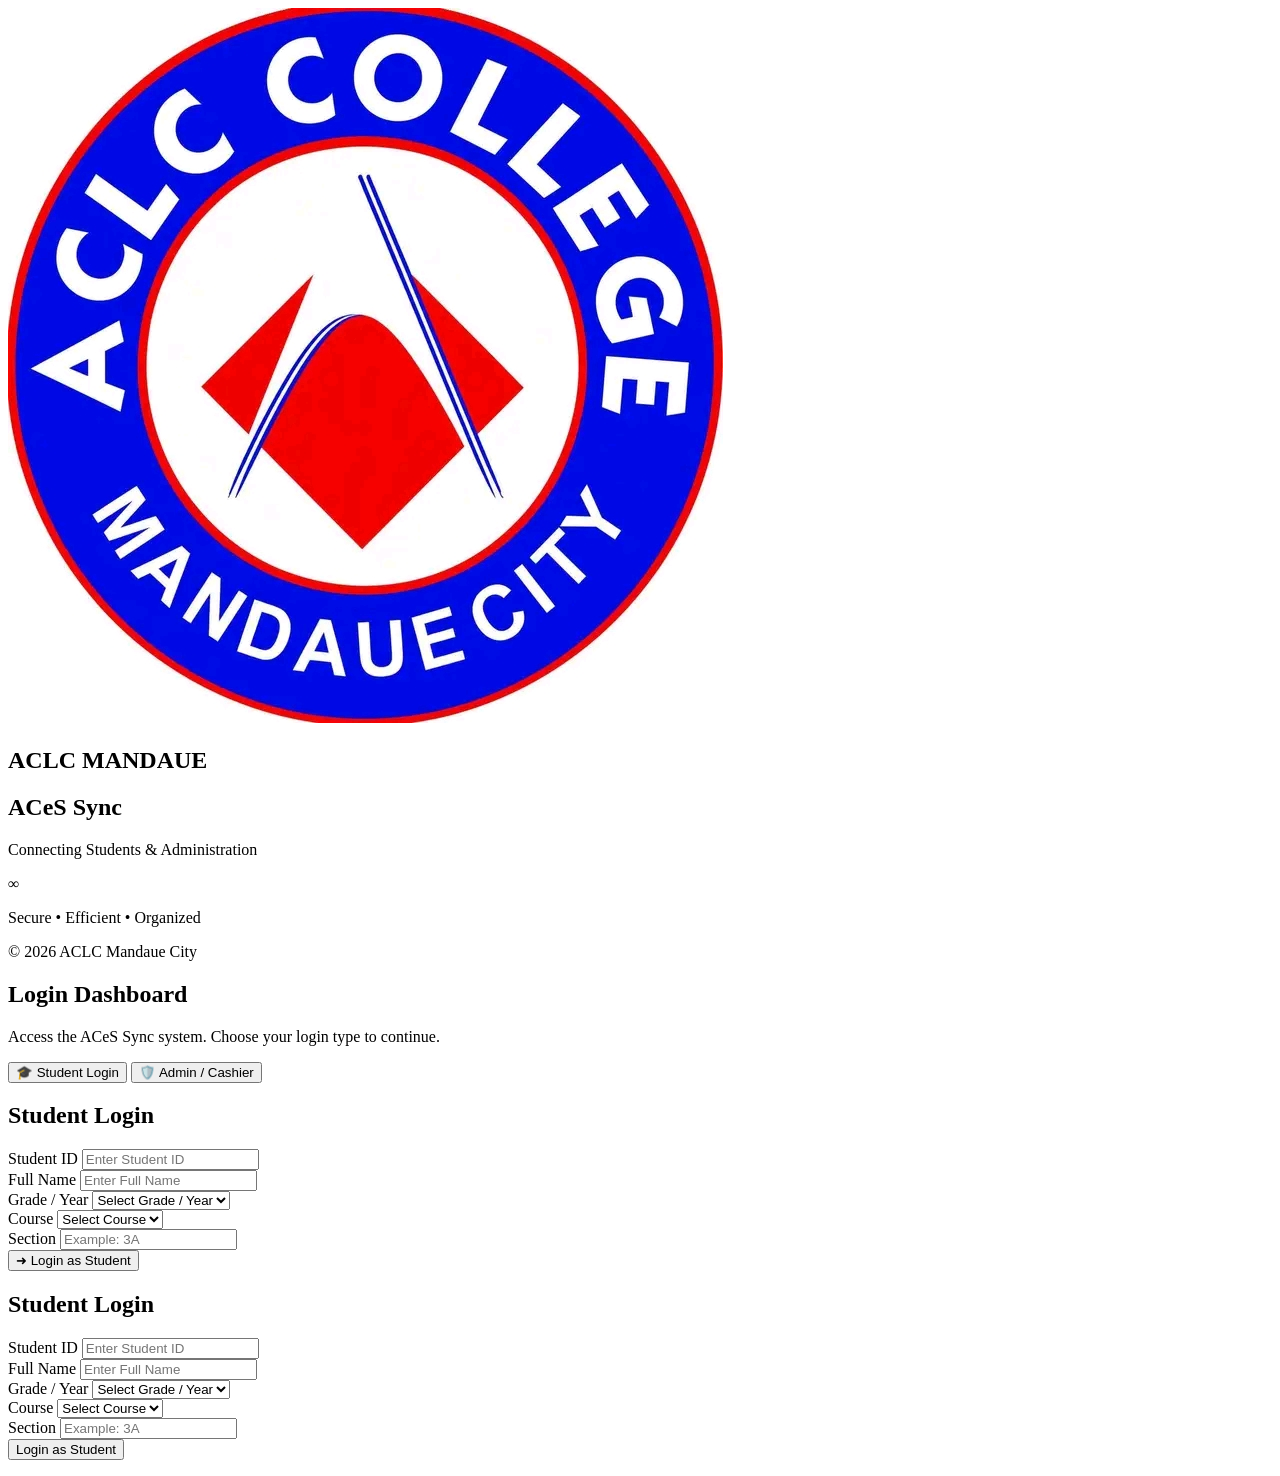
==== commit 55351505: "I need it I need to fix" ====
--- a/html/index.html
+++ b/html/index.html
@@ -8,7 +8,9 @@
     <title>ACeS Sync - ACLC Mandaue</title>
 
     <!-- Main CSS file -->
-    <link rel="stylesheet" href="../css/style.css">
+    <link rel="stylesheet" href="css/style.css">
+    <link rel="stylesheet" href="css/menu.css">
+    <link rel="stylesheet" href="css/features.css">
 
     <!-- Always hide inactive pages -->
     <style>
@@ -1010,6 +1012,8 @@
          JAVASCRIPT
     ========================================== -->
     <script src="../js/Script.js" defer></script>
+    <script src="../js/menu.js" defer></script>
+    <script src="../js/features.js" defer></script>
 
 </body>
 </html>
